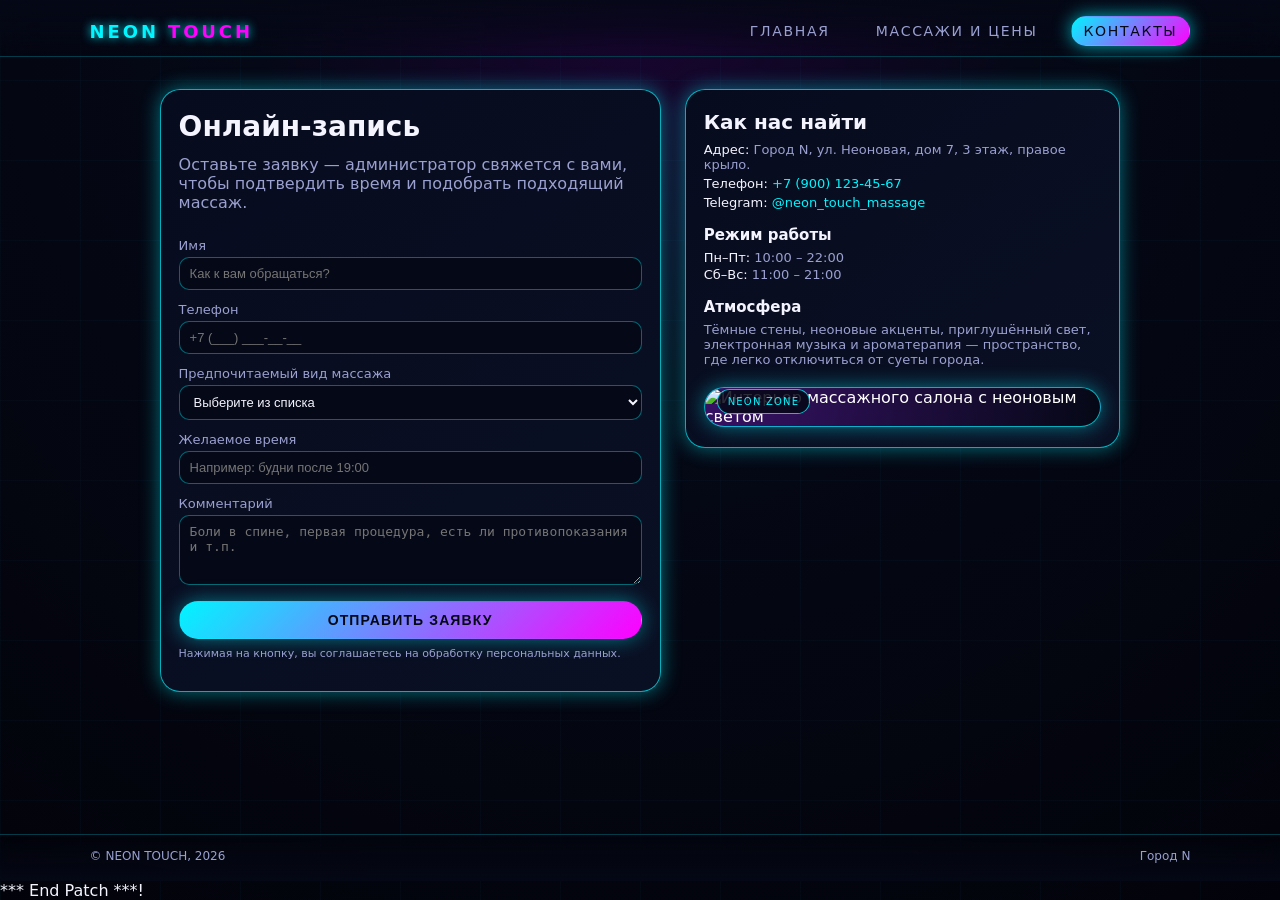
==== contacts.html @ 0352cf17 "Initial commit" ====
<!DOCTYPE html>
<html lang="ru">
<head>
  <meta charset="UTF-8" />
  <title>NEON TOUCH — Контакты и запись</title>
  <link rel="stylesheet" href="styles.css" />
</head>
<body class="page-contacts">
  <div class="cyber-grid"></div>

  <header class="header">
    <div class="logo">NEON <span>TOUCH</span></div>
    <nav class="nav">
      <a href="index.html" class="nav-link">Главная</a>
      <a href="services.html" class="nav-link">Массажи и цены</a>
      <a href="contacts.html" class="nav-link active">Контакты</a>
    </nav>
  </header>

  <main class="content content-split">
    <section class="contact-form-card neon-border">
      <h1>Онлайн-запись</h1>
      <p class="subtitle">
        Оставьте заявку — администратор свяжется с вами, чтобы подтвердить время и подобрать
        подходящий массаж.
      </p>
      <form class="form">
        <label class="field">
          <span>Имя</span>
          <input type="text" name="name" placeholder="Как к вам обращаться?" required />
        </label>

        <label class="field">
          <span>Телефон</span>
          <input type="tel" name="phone" placeholder="+7 (___) ___‑__‑__" required />
        </label>

        <label class="field">
          <span>Предпочитаемый вид массажа</span>
          <select name="massage">
            <option value="">Выберите из списка</option>
            <option>Классический расслабляющий</option>
            <option>Глубокий массаж спины</option>
            <option>Лимфодренажный массаж</option>
            <option>Спортивный восстановительный массаж</option>
          </select>
        </label>

        <label class="field">
          <span>Желаемое время</span>
          <input type="text" name="time" placeholder="Например: будни после 19:00" />
        </label>

        <label class="field">
          <span>Комментарий</span>
          <textarea
            name="comment"
            rows="3"
            placeholder="Боли в спине, первая процедура, есть ли противопоказания и т.п."
          ></textarea>
        </label>

        <button type="submit" class="btn btn-primary form-btn">
          Отправить заявку
        </button>
        <p class="form-note">
          Нажимая на кнопку, вы соглашаетесь на обработку персональных данных.
        </p>
      </form>
    </section>

    <section class="contact-info-card neon-border">
      <h2>Как нас найти</h2>
      <p>
        <span class="label">Адрес:</span> Город N, ул. Неоновая, дом 7, 3 этаж, правое крыло.
      </p>
      <p>
        <span class="label">Телефон:</span> <a href="tel:+79001234567">+7 (900) 123‑45‑67</a>
      </p>
      <p>
        <span class="label">Telegram:</span> <a href="#">@neon_touch_massage</a>
      </p>

      <h3>Режим работы</h3>
      <ul class="schedule">
        <li><span>Пн–Пт:</span> 10:00 – 22:00</li>
        <li><span>Сб–Вс:</span> 11:00 – 21:00</li>
      </ul>

      <h3>Атмосфера</h3>
      <p>
        Тёмные стены, неоновые акценты, приглушённый свет, электронная музыка и ароматерапия —
        пространство, где легко отключиться от суеты города.
      </p>

      <!-- Картинка с атмосферой салона -->
      <div class="image-frame image-frame-wide neon-border">
        <img
          src="https://images.pexels.com/photos/3737794/pexels-photo-3737794.jpeg?auto=compress&cs=tinysrgb&w=800"
          alt="Интерьер массажного салона с неоновым светом"
        />
        <div class="image-overlay-label">NEON ZONE</div>
      </div>
    </section>
  </main>

  <footer class="footer">
    <span>© NEON TOUCH, 2026</span>
    <span>Город N</span>
  </footer>
</body>
</html>
*** End Patch ***!
---- styles.css ----
/* Базовые переменные киберпанк‑палитры */
:root {
  --bg-main: #050816;
  --bg-card: #070b1e;
  --bg-card-alt: #0a1024;
  --accent-neon: #00f5ff;
  --accent-neon2: #ff00ff;
  --accent-warning: #ffb800;
  --accent-info: #00d1ff;
  --accent-accent: #ff2f8a;
  --text-main: #f4f4ff;
  --text-muted: #9aa0d0;
  --border-neon: rgba(0, 245, 255, 0.7);
  --shadow-neon: 0 0 20px rgba(0, 245, 255, 0.45);
  --radius-lg: 20px;
  --radius-md: 14px;
  --transition-fast: 0.2s ease-out;
  --transition: 0.35s ease-out;
  --font-main: system-ui, -apple-system, BlinkMacSystemFont, "Segoe UI", sans-serif;
}

/* Сброс и базовая типографика */
*,
*::before,
*::after {
  box-sizing: border-box;
}

html,
body {
  margin: 0;
  padding: 0;
}

body {
  min-height: 100vh;
  font-family: var(--font-main);
  background: radial-gradient(circle at top, #190531 0%, #050816 35%, #02030a 100%);
  color: var(--text-main);
  display: flex;
  flex-direction: column;
  position: relative;
  overflow-x: hidden;
}

/* Неоновая сетка на фоне */
.cyber-grid {
  position: fixed;
  inset: 0;
  background-image: linear-gradient(
      90deg,
      rgba(0, 245, 255, 0.06) 1px,
      transparent 1px
    ),
    linear-gradient(180deg, rgba(0, 245, 255, 0.06) 1px, transparent 1px);
  background-size: 80px 80px;
  mix-blend-mode: screen;
  opacity: 0.35;
  pointer-events: none;
  z-index: -1;
}

/* Шапка */
.header {
  position: sticky;
  top: 0;
  z-index: 10;
  backdrop-filter: blur(18px);
  background: linear-gradient(
    to bottom,
    rgba(5, 8, 22, 0.9),
    rgba(5, 8, 22, 0.6),
    transparent
  );
  border-bottom: 1px solid rgba(0, 245, 255, 0.22);
  padding: 16px 7vw 10px;
  display: flex;
  align-items: center;
  justify-content: space-between;
}

.logo {
  font-weight: 800;
  letter-spacing: 0.16em;
  font-size: 18px;
  text-transform: uppercase;
  color: var(--accent-neon);
  text-shadow: 0 0 10px rgba(0, 245, 255, 0.9);
}

.logo span {
  color: var(--accent-neon2);
}

.nav {
  display: flex;
  gap: 20px;
  font-size: 14px;
}

.nav-link {
  text-decoration: none;
  color: var(--text-muted);
  text-transform: uppercase;
  letter-spacing: 0.12em;
  padding: 6px 12px;
  border-radius: 999px;
  border: 1px solid transparent;
  transition: var(--transition-fast);
}

.nav-link:hover {
  color: var(--text-main);
  border-color: rgba(0, 245, 255, 0.6);
  box-shadow: 0 0 12px rgba(0, 245, 255, 0.35);
}

.nav-link.active {
  color: var(--bg-main);
  background: linear-gradient(135deg, var(--accent-neon), var(--accent-neon2));
  box-shadow: 0 0 18px rgba(0, 245, 255, 0.7);
}

/* Кнопки */
.btn {
  display: inline-flex;
  align-items: center;
  justify-content: center;
  padding: 10px 22px;
  border-radius: 999px;
  border: 1px solid transparent;
  font-size: 14px;
  font-weight: 600;
  letter-spacing: 0.08em;
  text-transform: uppercase;
  cursor: pointer;
  text-decoration: none;
  transition: var(--transition);
}

.btn-primary {
  background: linear-gradient(135deg, var(--accent-neon), var(--accent-neon2));
  color: var(--bg-main);
  box-shadow: var(--shadow-neon);
}

.btn-primary:hover {
  transform: translateY(-1px) scale(1.01);
  box-shadow: 0 0 26px rgba(0, 245, 255, 0.9);
}

.btn-secondary {
  background: transparent;
  color: var(--accent-neon);
  border-color: rgba(0, 245, 255, 0.6);
}

.btn-secondary:hover {
  background: rgba(0, 245, 255, 0.08);
}

/* Главный блок (index) */
.hero {
  padding: 40px 7vw 24px;
  display: grid;
  grid-template-columns: minmax(0, 1.4fr) minmax(0, 1.1fr);
  gap: 40px;
  align-items: center;
}

.hero-text h1 {
  font-size: clamp(34px, 5vw, 46px);
  margin: 0 0 16px;
  line-height: 1.1;
}

.hero-text p {
  margin: 0 0 20px;
  max-width: 520px;
  color: var(--text-muted);
}

.hero-cta {
  display: flex;
  flex-wrap: wrap;
  gap: 12px;
  margin-bottom: 18px;
}

.hero-tags {
  list-style: none;
  padding: 0;
  margin: 0;
  display: flex;
  flex-wrap: wrap;
  gap: 8px;
}

.hero-tags li {
  border-radius: 999px;
  padding: 4px 12px;
  font-size: 11px;
  text-transform: uppercase;
  letter-spacing: 0.1em;
  background: rgba(0, 245, 255, 0.08);
  border: 1px solid rgba(0, 245, 255, 0.3);
  color: var(--text-muted);
}

/* Обрамление изображений */
.image-frame {
  position: relative;
  border-radius: var(--radius-lg);
  overflow: hidden;
  background: radial-gradient(circle at top left, #391268, #050816);
}

.image-frame img {
  display: block;
  width: 100%;
  height: 100%;
  object-fit: cover;
  filter: saturate(1.1) contrast(1.1);
}

.image-frame-wide {
  margin-top: 20px;
}

.neon-border {
  border: 1px solid var(--border-neon);
  box-shadow: var(--shadow-neon);
}

.image-overlay-label {
  position: absolute;
  bottom: 12px;
  left: 12px;
  padding: 6px 10px;
  border-radius: 999px;
  background: rgba(5, 8, 22, 0.85);
  border: 1px solid rgba(0, 245, 255, 0.8);
  font-size: 10px;
  letter-spacing: 0.12em;
  text-transform: uppercase;
  color: var(--accent-neon);
}

/* Блок преимуществ (index) */
.highlights {
  padding: 8px 7vw 40px;
  display: grid;
  grid-template-columns: repeat(3, minmax(0, 1fr));
  gap: 18px;
}

.highlight-card {
  background: linear-gradient(145deg, rgba(10, 16, 44, 0.97), rgba(9, 12, 36, 0.9));
  border-radius: var(--radius-md);
  padding: 18px 18px 16px;
  border: 1px solid rgba(0, 245, 255, 0.35);
  box-shadow: 0 0 18px rgba(0, 245, 255, 0.18);
}

.highlight-card h3 {
  margin-top: 0;
  margin-bottom: 8px;
  font-size: 16px;
}

.highlight-card p {
  margin: 0;
  font-size: 13px;
  color: var(--text-muted);
}

/* Общий контейнер контента */
.content {
  padding: 32px 7vw 40px;
  max-width: 1140px;
  width: 100%;
  margin: 0 auto;
}

.content h1 {
  font-size: 28px;
  margin: 0 0 12px;
}

.subtitle {
  margin: 0 0 26px;
  color: var(--text-muted);
  max-width: 620px;
}

/* Карточки услуг */
.services-grid {
  display: grid;
  grid-template-columns: repeat(2, minmax(0, 1fr));
  gap: 24px;
}

.service-card {
  background: linear-gradient(145deg, var(--bg-card), var(--bg-card-alt));
  border-radius: var(--radius-lg);
  padding: 16px 16px 18px;
  position: relative;
  overflow: hidden;
}

.service-image {
  position: relative;
  border-radius: 14px;
  overflow: hidden;
  margin-bottom: 12px;
}

.service-image img {
  width: 100%;
  height: 180px;
  object-fit: cover;
  filter: saturate(1.15) contrast(1.12);
  transform: scale(1.02);
}

.service-label {
  position: absolute;
  top: 10px;
  left: 10px;
  padding: 4px 10px;
  border-radius: 999px;
  font-size: 10px;
  letter-spacing: 0.16em;
  text-transform: uppercase;
  color: #050816;
  background: linear-gradient(135deg, var(--accent-neon), var(--accent-neon2));
}

.service-label-warning {
  background: linear-gradient(135deg, var(--accent-warning), #ff5a00);
}

.service-label-info {
  background: linear-gradient(135deg, var(--accent-info), #3b82f6);
}

.service-label-accent {
  background: linear-gradient(135deg, var(--accent-accent), #ff2f2f);
}

.service-card h2 {
  font-size: 18px;
  margin: 0 0 8px;
}

.service-card p {
  margin: 0 0 10px;
  font-size: 14px;
  color: var(--text-muted);
}

.service-meta {
  list-style: none;
  padding: 0;
  margin: 0 0 12px;
  font-size: 13px;
  color: var(--text-muted);
}

.service-meta li + li {
  margin-top: 4px;
}

.service-meta span {
  color: var(--text-main);
}

.price-row {
  display: flex;
  flex-direction: column;
  gap: 2px;
  font-size: 14px;
}

.price {
  font-weight: 700;
  color: var(--accent-neon);
}

.price-note {
  font-size: 12px;
  color: var(--text-muted);
}

.info-note {
  margin-top: 16px;
  font-size: 12px;
  color: var(--text-muted);
  border-left: 2px solid rgba(0, 245, 255, 0.7);
  padding-left: 10px;
}

/* Контакты: разделение на 2 колонки */
.content-split {
  display: grid;
  grid-template-columns: minmax(0, 1.15fr) minmax(0, 1fr);
  gap: 24px;
  align-items: flex-start;
}

.contact-form-card,
.contact-info-card {
  background: linear-gradient(145deg, var(--bg-card), var(--bg-card-alt));
  padding: 20px 18px 20px;
  border-radius: var(--radius-lg);
}

/* Форма */
.form {
  margin-top: 10px;
}

.field {
  display: flex;
  flex-direction: column;
  gap: 4px;
  margin-bottom: 12px;
  font-size: 13px;
}

.field span {
  color: var(--text-muted);
}

input,
select,
textarea {
  background: #050816;
  border-radius: 10px;
  border: 1px solid rgba(0, 245, 255, 0.4);
  color: var(--text-main);
  padding: 8px 10px;
  font-size: 13px;
  outline: none;
  transition: var(--transition-fast);
}

input:focus,
select:focus,
textarea:focus {
  border-color: var(--accent-neon);
  box-shadow: 0 0 12px rgba(0, 245, 255, 0.5);
}

textarea {
  resize: vertical;
  min-height: 70px;
}

.form-btn {
  width: 100%;
  margin-top: 4px;
}

.form-note {
  margin-top: 8px;
  font-size: 11px;
  color: var(--text-muted);
}

/* Блок контактов */
.contact-info-card h2 {
  margin-top: 0;
  margin-bottom: 8px;
  font-size: 20px;
}

.contact-info-card h3 {
  margin-bottom: 6px;
  margin-top: 16px;
  font-size: 15px;
}

.contact-info-card p {
  margin: 4px 0;
  font-size: 13px;
  color: var(--text-muted);
}

.contact-info-card a {
  color: var(--accent-neon);
  text-decoration: none;
}

.contact-info-card a:hover {
  text-decoration: underline;
}

.label {
  color: var(--text-main);
  font-weight: 500;
}

.schedule {
  list-style: none;
  padding: 0;
  margin: 0 0 8px;
  font-size: 13px;
  color: var(--text-muted);
}

.schedule li + li {
  margin-top: 2px;
}

.schedule span {
  color: var(--text-main);
}

/* Футер */
.footer {
  padding: 14px 7vw 18px;
  border-top: 1px solid rgba(0, 245, 255, 0.22);
  font-size: 12px;
  color: var(--text-muted);
  display: flex;
  justify-content: space-between;
  gap: 10px;
  margin-top: auto;
  backdrop-filter: blur(10px);
  background: linear-gradient(
    to top,
    rgba(5, 8, 22, 0.9),
    rgba(5, 8, 22, 0.4),
    transparent
  );
}

/* Адаптивность */
@media (max-width: 960px) {
  .hero {
    grid-template-columns: minmax(0, 1fr);
    padding-top: 26px;
  }

  .hero-image {
    order: -1;
  }

  .highlights {
    grid-template-columns: minmax(0, 1fr);
  }

  .services-grid {
    grid-template-columns: minmax(0, 1fr);
  }

  .content-split {
    grid-template-columns: minmax(0, 1fr);
  }

  .header {
    flex-direction: column;
    align-items: flex-start;
    gap: 10px;
  }

  .footer {
    flex-direction: column;
    align-items: flex-start;
  }
}

@media (max-width: 540px) {
  .header {
    padding-inline: 16px;
  }

  .hero,
  .content {
    padding-inline: 16px;
  }

  .highlights {
    padding-inline: 16px;
  }

  .footer {
    padding-inline: 16px;
  }

  .nav {
    flex-wrap: wrap;
    gap: 8px;
  }
}
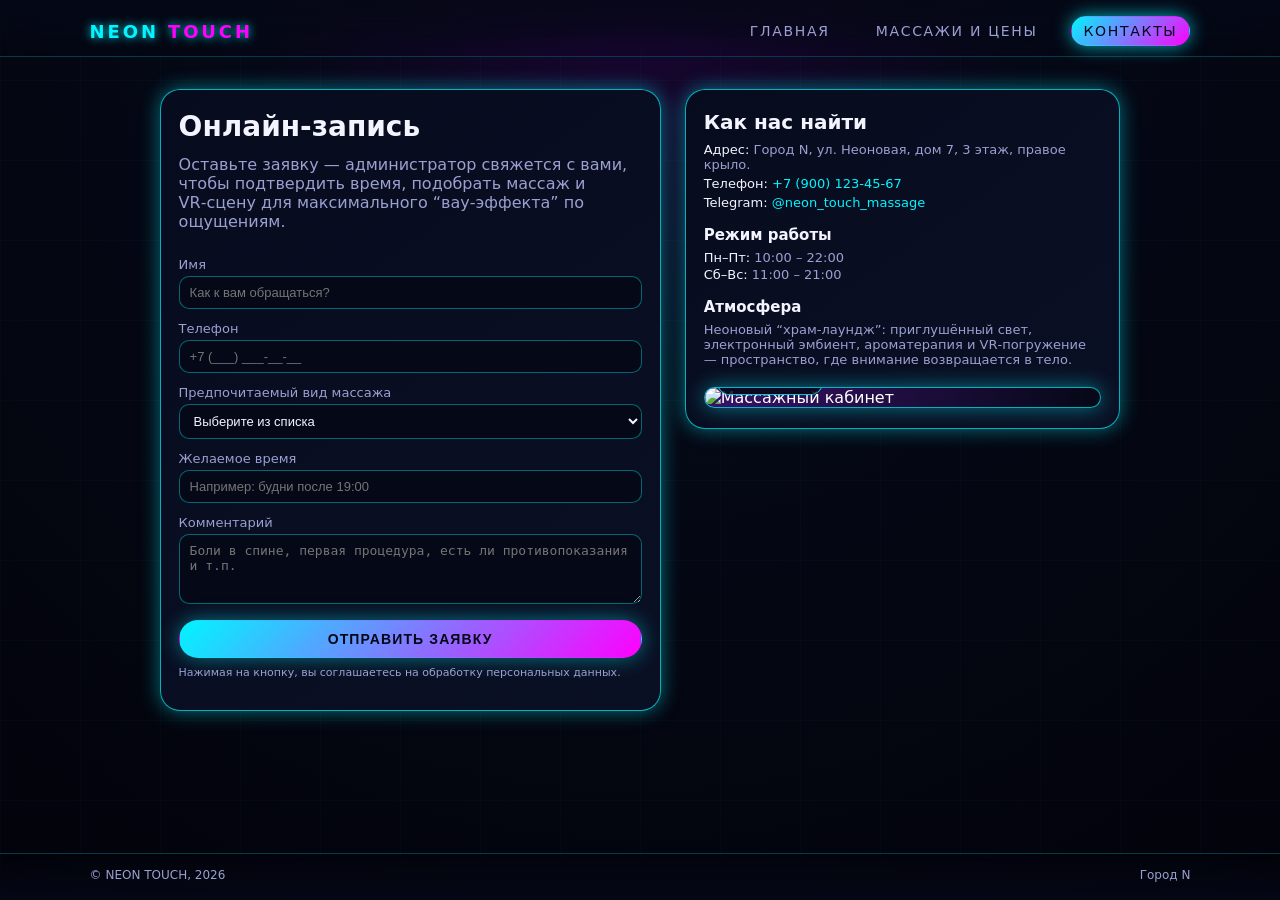
==== commit bd5a6e65: "Update site to cyber-tantric VR VR-massage concept" ====
--- a/contacts.html
+++ b/contacts.html
@@ -21,8 +21,8 @@
     <section class="contact-form-card neon-border">
       <h1>Онлайн-запись</h1>
       <p class="subtitle">
-        Оставьте заявку — администратор свяжется с вами, чтобы подтвердить время и подобрать
-        подходящий массаж.
+        Оставьте заявку — администратор свяжется с вами, чтобы подтвердить время, подобрать массаж и
+        VR‑сцену для максимального “вау‑эффекта” по ощущениям.
       </p>
       <form class="form">
         <label class="field">
@@ -39,10 +39,10 @@
           <span>Предпочитаемый вид массажа</span>
           <select name="massage">
             <option value="">Выберите из списка</option>
-            <option>Классический расслабляющий</option>
-            <option>Глубокий массаж спины</option>
-            <option>Лимфодренажный массаж</option>
-            <option>Спортивный восстановительный массаж</option>
+            <option>Кибер‑тантрический релакс‑массаж (VR)</option>
+            <option>Глубокий VR‑массаж спины</option>
+            <option>Лимфодренажный “VR Flow”</option>
+            <option>Спортивный “VR Recovery”</option>
           </select>
         </label>
 
@@ -89,17 +89,17 @@
 
       <h3>Атмосфера</h3>
       <p>
-        Тёмные стены, неоновые акценты, приглушённый свет, электронная музыка и ароматерапия —
-        пространство, где легко отключиться от суеты города.
+        Неоновый “храм‑лаундж”: приглушённый свет, электронный эмбиент, ароматерапия и VR‑погружение —
+        пространство, где внимание возвращается в тело.
       </p>
 
       <!-- Картинка с атмосферой салона -->
       <div class="image-frame image-frame-wide neon-border">
         <img
-          src="https://images.pexels.com/photos/3737794/pexels-photo-3737794.jpeg?auto=compress&cs=tinysrgb&w=800"
-          alt="Интерьер массажного салона с неоновым светом"
+          src="https://source.unsplash.com/1200x900/?massage,room,spa"
+          alt="Массажный кабинет"
         />
-        <div class="image-overlay-label">NEON ZONE</div>
+        <div class="image-overlay-label">NEON TEMPLE</div>
       </div>
     </section>
   </main>
@@ -110,4 +110,3 @@
   </footer>
 </body>
 </html>
-*** End Patch ***!
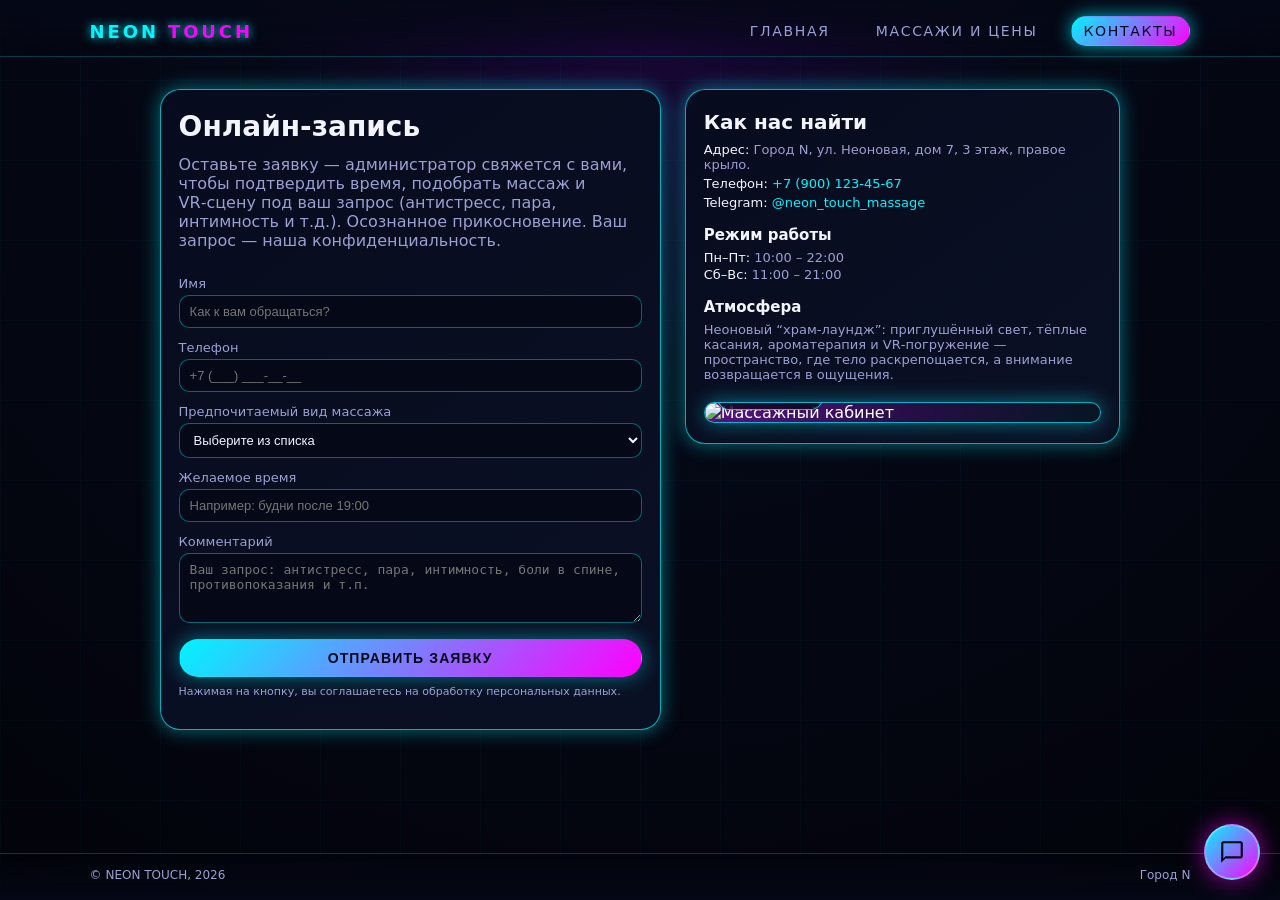
==== commit 37a0bd02: "Chat widget, tantric copy, For couples block, warm accents" ====
--- a/contacts.html
+++ b/contacts.html
@@ -22,7 +22,7 @@
       <h1>Онлайн-запись</h1>
       <p class="subtitle">
         Оставьте заявку — администратор свяжется с вами, чтобы подтвердить время, подобрать массаж и
-        VR‑сцену для максимального “вау‑эффекта” по ощущениям.
+        VR‑сцену под ваш запрос (антистресс, пара, интимность и т.д.). Осознанное прикосновение. Ваш запрос — наша конфиденциальность.
       </p>
       <form class="form">
         <label class="field">
@@ -41,8 +41,9 @@
             <option value="">Выберите из списка</option>
             <option>Кибер‑тантрический релакс‑массаж (VR)</option>
             <option>Глубокий VR‑массаж спины</option>
-            <option>Лимфодренажный “VR Flow”</option>
-            <option>Спортивный “VR Recovery”</option>
+            <option>Массаж «VR Flow» — лёгкость тела</option>
+            <option>Спортивный «VR Recovery»</option>
+            <option>Тантрический ритуал на двоих (для пар)</option>
           </select>
         </label>
 
@@ -56,7 +57,7 @@
           <textarea
             name="comment"
             rows="3"
-            placeholder="Боли в спине, первая процедура, есть ли противопоказания и т.п."
+            placeholder="Ваш запрос: антистресс, пара, интимность, боли в спине, противопоказания и т.п."
           ></textarea>
         </label>
 
@@ -78,7 +79,7 @@
         <span class="label">Телефон:</span> <a href="tel:+79001234567">+7 (900) 123‑45‑67</a>
       </p>
       <p>
-        <span class="label">Telegram:</span> <a href="#">@neon_touch_massage</a>
+        <span class="label">Telegram:</span> <a href="https://t.me/neon_touch_massage" target="_blank" rel="noopener">@neon_touch_massage</a>
       </p>
 
       <h3>Режим работы</h3>
@@ -89,14 +90,14 @@
 
       <h3>Атмосфера</h3>
       <p>
-        Неоновый “храм‑лаундж”: приглушённый свет, электронный эмбиент, ароматерапия и VR‑погружение —
-        пространство, где внимание возвращается в тело.
+        Неоновый “храм‑лаундж”: приглушённый свет, тёплые касания, ароматерапия и VR‑погружение —
+        пространство, где тело раскрепощается, а внимание возвращается в ощущения.
       </p>
 
       <!-- Картинка с атмосферой салона -->
       <div class="image-frame image-frame-wide neon-border">
         <img
-          src="https://source.unsplash.com/1200x900/?massage,room,spa"
+          src="https://images.pexels.com/photos/3737794/pexels-photo-3737794.jpeg?auto=compress&cs=tinysrgb&w=800"
           alt="Массажный кабинет"
         />
         <div class="image-overlay-label">NEON TEMPLE</div>
@@ -108,5 +109,16 @@
     <span>© NEON TOUCH, 2026</span>
     <span>Город N</span>
   </footer>
+
+  <div class="chat-widget" id="chatWidget">
+    <div class="chat-widget-toggle" onclick="document.getElementById('chatWidget').classList.toggle('chat-widget-open')" aria-label="Написать нам">
+      <svg viewBox="0 0 24 24" xmlns="http://www.w3.org/2000/svg"><path d="M20 2H4c-1.1 0-2 .9-2 2v18l4-4h14c1.1 0 2-.9 2-2V4c0-1.1-.9-2-2-2zm0 14H6l-2 2V4h16v12z"/></svg>
+    </div>
+    <div class="chat-widget-links">
+      <span class="chat-widget-label">Написать нам</span>
+      <a href="https://t.me/neon_touch_massage" target="_blank" rel="noopener">Telegram</a>
+      <a href="https://wa.me/79001234567" target="_blank" rel="noopener">WhatsApp</a>
+    </div>
+  </div>
 </body>
 </html>
--- a/styles.css
+++ b/styles.css
@@ -5,6 +5,7 @@
   --bg-card-alt: #0a1024;
   --accent-neon: #00f5ff;
   --accent-neon2: #ff00ff;
+  --accent-tantric: #ff2d8a;
   --accent-warning: #ffb800;
   --accent-info: #00d1ff;
   --accent-accent: #ff2f8a;
@@ -35,7 +36,7 @@
 body {
   min-height: 100vh;
   font-family: var(--font-main);
-  background: radial-gradient(circle at top, #190531 0%, #050816 35%, #02030a 100%);
+  background: radial-gradient(circle at top, #1a0638 0%, #050816 35%, #02030a 100%);
   color: var(--text-main);
   display: flex;
   flex-direction: column;
@@ -212,7 +213,21 @@
   position: relative;
   border-radius: var(--radius-lg);
   overflow: hidden;
-  background: radial-gradient(circle at top left, #391268, #050816);
+  background: radial-gradient(circle at top left, #4a1478, #050816);
+}
+
+.image-frame::after {
+  content: "";
+  position: absolute;
+  inset: 0;
+  background: linear-gradient(
+    135deg,
+    rgba(255, 0, 255, 0.08) 0%,
+    transparent 50%,
+    rgba(0, 245, 255, 0.06) 100%
+  );
+  mix-blend-mode: screen;
+  pointer-events: none;
 }
 
 .image-frame img {
@@ -255,11 +270,11 @@
 }
 
 .highlight-card {
-  background: linear-gradient(145deg, rgba(10, 16, 44, 0.97), rgba(9, 12, 36, 0.9));
+  background: linear-gradient(145deg, rgba(26, 6, 56, 0.5), rgba(10, 16, 44, 0.97));
   border-radius: var(--radius-md);
   padding: 18px 18px 16px;
-  border: 1px solid rgba(0, 245, 255, 0.35);
-  box-shadow: 0 0 18px rgba(0, 245, 255, 0.18);
+  border: 1px solid rgba(255, 0, 255, 0.35);
+  box-shadow: 0 0 18px rgba(255, 0, 255, 0.2);
 }
 
 .highlight-card h3 {
@@ -392,6 +407,32 @@
   color: var(--text-muted);
 }
 
+/* Блок «Для пар» */
+.couples-block {
+  margin-top: 28px;
+  padding: 20px 20px 18px;
+  background: linear-gradient(145deg, rgba(26, 6, 56, 0.95), rgba(10, 16, 44, 0.9));
+  border-radius: var(--radius-lg);
+  border: 1px solid rgba(255, 45, 138, 0.5);
+  box-shadow: 0 0 24px rgba(255, 0, 255, 0.25);
+}
+
+.couples-block h2 {
+  margin: 0 0 10px;
+  font-size: 20px;
+  color: var(--accent-neon2);
+}
+
+.couples-block p {
+  margin: 0 0 12px;
+  font-size: 14px;
+  color: var(--text-muted);
+}
+
+.couples-block .price-row {
+  margin-top: 8px;
+}
+
 .info-note {
   margin-top: 16px;
   font-size: 12px;
@@ -517,6 +558,87 @@
   color: var(--text-main);
 }
 
+/* Чат-виджет (правый нижний угол) */
+.chat-widget {
+  position: fixed;
+  bottom: 20px;
+  right: 20px;
+  z-index: 100;
+  display: flex;
+  flex-direction: column;
+  align-items: flex-end;
+  gap: 8px;
+}
+
+.chat-widget-toggle {
+  width: 56px;
+  height: 56px;
+  border-radius: 50%;
+  background: linear-gradient(135deg, var(--accent-neon), var(--accent-neon2));
+  border: 2px solid rgba(255, 255, 255, 0.3);
+  box-shadow: 0 0 24px rgba(255, 0, 255, 0.6);
+  display: flex;
+  align-items: center;
+  justify-content: center;
+  cursor: pointer;
+  transition: var(--transition);
+  flex-shrink: 0;
+}
+
+.chat-widget-toggle:hover {
+  transform: scale(1.08);
+  box-shadow: 0 0 32px rgba(255, 0, 255, 0.9);
+}
+
+.chat-widget-toggle svg {
+  width: 26px;
+  height: 26px;
+  fill: var(--bg-main);
+}
+
+.chat-widget-links {
+  display: none;
+  flex-direction: column;
+  gap: 8px;
+  background: linear-gradient(145deg, var(--bg-card), var(--bg-card-alt));
+  border: 1px solid var(--border-neon);
+  box-shadow: var(--shadow-neon);
+  border-radius: var(--radius-md);
+  padding: 10px;
+  min-width: 180px;
+}
+
+.chat-widget.chat-widget-open .chat-widget-links {
+  display: flex;
+}
+
+.chat-widget-links a {
+  display: flex;
+  align-items: center;
+  gap: 10px;
+  padding: 10px 14px;
+  border-radius: 10px;
+  text-decoration: none;
+  color: var(--text-main);
+  font-size: 13px;
+  transition: var(--transition-fast);
+  border: 1px solid transparent;
+}
+
+.chat-widget-links a:hover {
+  background: rgba(255, 0, 255, 0.12);
+  border-color: rgba(255, 0, 255, 0.5);
+  color: var(--accent-neon2);
+}
+
+.chat-widget-links .chat-widget-label {
+  font-size: 11px;
+  text-transform: uppercase;
+  letter-spacing: 0.08em;
+  color: var(--text-muted);
+  padding: 4px 14px 0;
+}
+
 /* Футер */
 .footer {
   padding: 14px 7vw 18px;
